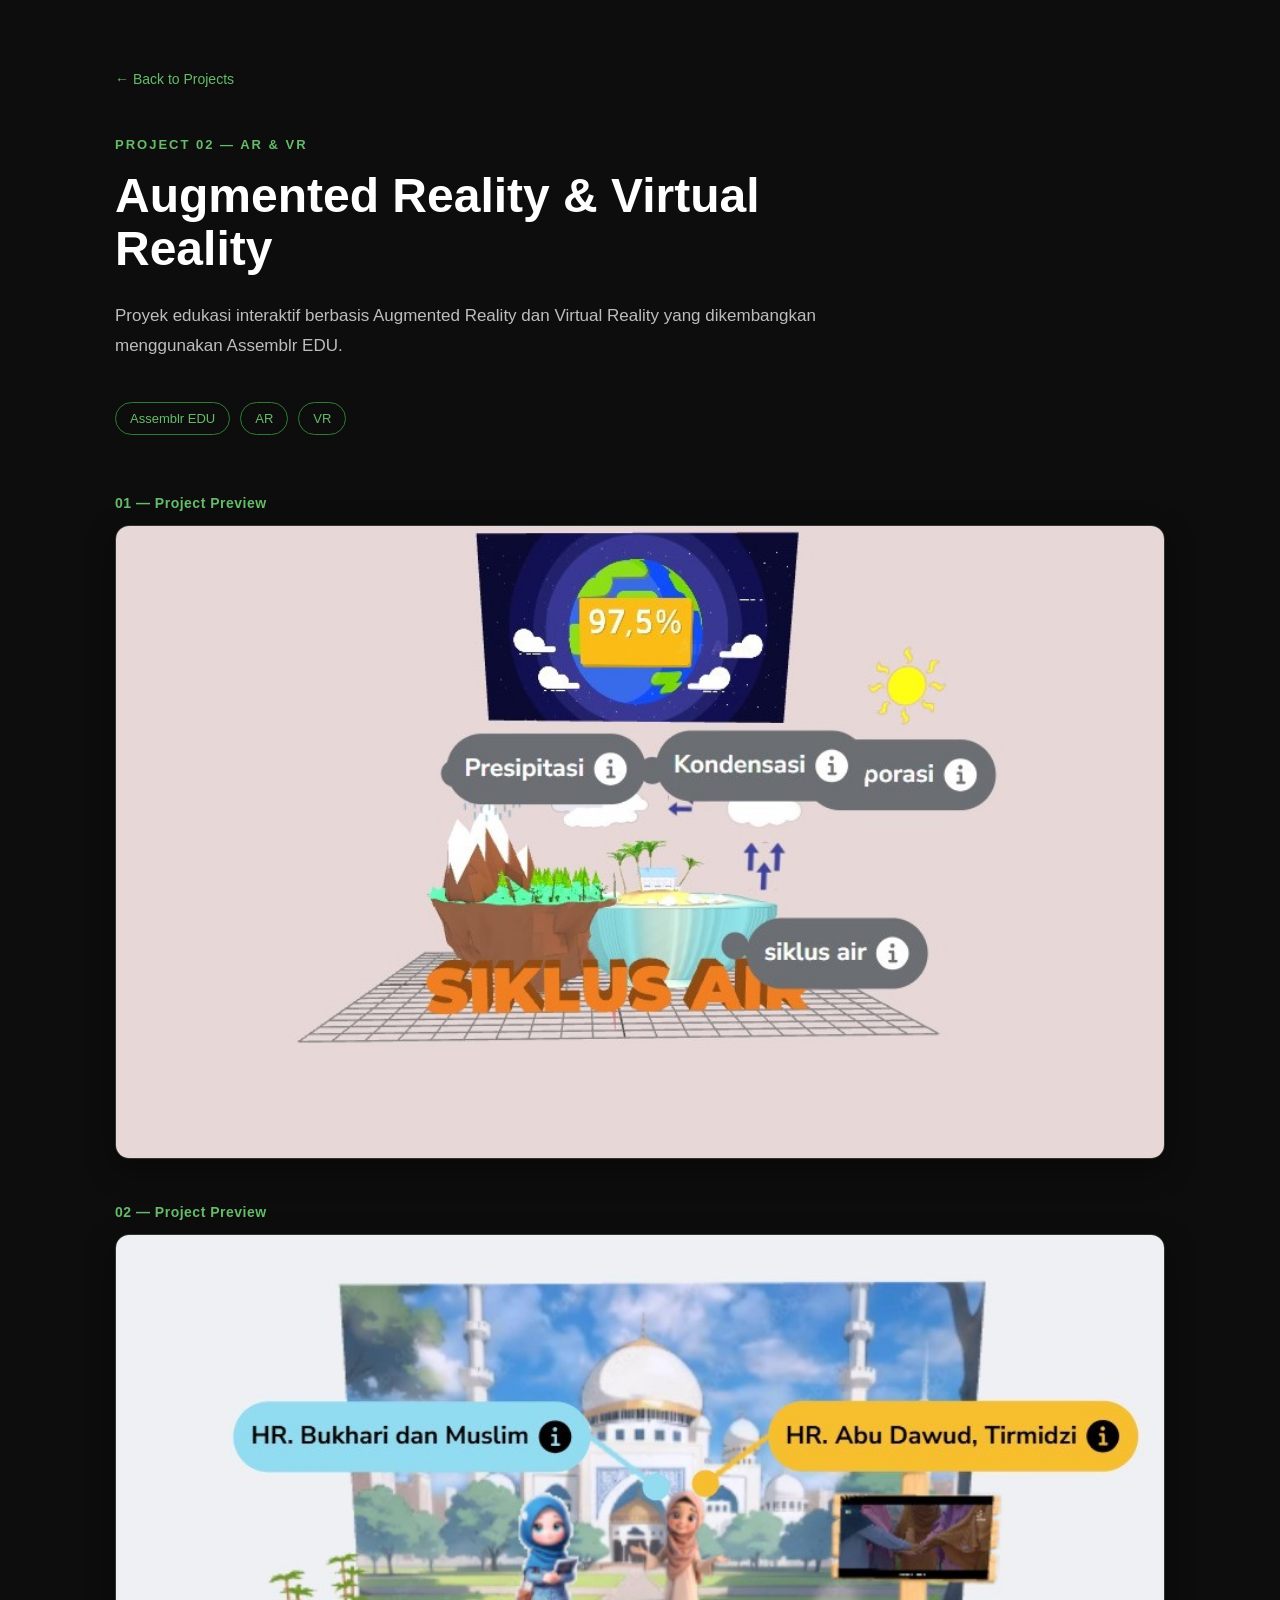
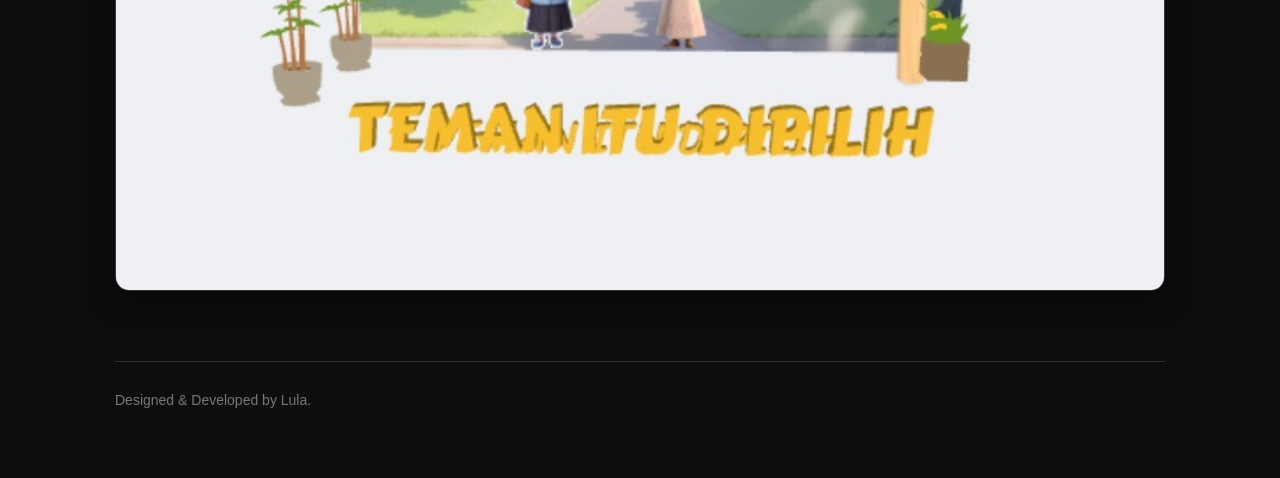
==== docs/projects/project-arvr.html @ 7bb306b0 "Add AR VR project detail page" ====
<!DOCTYPE html>
<html lang="en">

<head>
    <meta charset="UTF-8">
    <meta name="viewport" content="width=device-width, initial-scale=1.0">

    <title>AR & VR Project | Lula</title>

    <style>
        * {
            margin: 0;
            padding: 0;
            box-sizing: border-box;
        }

        body {
            font-family: Arial, sans-serif;
            background: #0d0d0d;
            color: #ffffff;
        }

        .project-detail {
            max-width: 1100px;
            margin: auto;
            padding: 70px 25px;
        }

        .back-link {
            display: inline-flex;
            align-items: center;
            gap: 8px;
            margin-bottom: 50px;
            color: #66bb6a;
            text-decoration: none;
            font-size: 14px;
            font-weight: 500;
            transition: all 0.3s ease;
        }

        .back-link:hover {
            color: #a5d6a7;
            transform: translateX(-4px);
        }

        .project-label {
            font-size: 13px;
            letter-spacing: 2px;
            margin-bottom: 18px;
            color: #66bb6a;
            font-weight: 600;
        }

        .project-title {
            font-size: 48px;
            line-height: 1.1;
            margin-bottom: 25px;
            max-width: 800px;
            color: #ffffff;
        }

        .project-description {
            max-width: 750px;
            font-size: 17px;
            line-height: 1.8;
            color: #bdbdbd;
            margin-bottom: 40px;
        }

        .project-tech {
            display: flex;
            flex-wrap: wrap;
            gap: 10px;
            margin-bottom: 60px;
        }

        .project-tech span {
            border: 1px solid #2e7d32;

            padding: 8px 14px;

            border-radius: 30px;

            font-size: 13px;
            color: #66bb6a;

            background: transparent;

            transition: all 0.3s ease;
        }

        .project-tech span:hover {
            background: #2e7d32;
            color: #ffffff;
            transform: translateY(-2px);
        }

        .screenshots {
            display: flex;
            flex-direction: column;
            gap: 45px;
        }

        .screenshot-title {
            font-size: 14px;
            margin-bottom: 14px;
            color: #66bb6a;
            font-weight: 600;
            letter-spacing: 0.5px;
        }

        .screenshot img {
            width: 100%;
            display: block;
            border-radius: 14px;
            border: 1px solid #333333;
            box-shadow: 0 10px 30px rgba(0, 0, 0, 0.4);
        }

        .project-footer {
            margin-top: 70px;
            padding-top: 30px;
            border-top: 1px solid #333333;
            color: #777777;
            font-size: 14px;
        }

        @media (max-width: 768px) {

            .project-detail {
                padding: 40px 20px;
            }

            .project-title {
                font-size: 36px;
            }

            .project-description {
                font-size: 15px;
            }

        }
    </style>
</head>

<body>

    <main class="project-detail">

        <a href="../index.html#projects" class="back-link">
            ← Back to Projects
        </a>

        <p class="project-label">
            PROJECT 02 — AR & VR
        </p>

        <h1 class="project-title">
            Augmented Reality & Virtual Reality
        </h1>

        <p class="project-description">
            Proyek edukasi interaktif berbasis Augmented Reality
            dan Virtual Reality yang dikembangkan menggunakan
            Assemblr EDU.
        </p>

        <div class="project-tech">
            <span>Assemblr EDU</span>
            <span>AR</span>
            <span>VR</span>
        </div>

        <div class="screenshots">

            <div class="screenshot">

                <p class="screenshot-title">
                    01 — Project Preview
                </p>

                <img src="./images/project-arvr-1.png" alt="Project AR dan VR">
            </div>

            <div class="screenshot">

                <p class="screenshot-title">
                    02 — Project Preview
                </p>

                <img src="./images/project-arvr-2.png" alt="Project AR dan VR">
            </div>

        </div>

        <div class="project-footer">
            <p>Designed & Developed by Lula.</p>
        </div>

    </main>

</body>

</html>
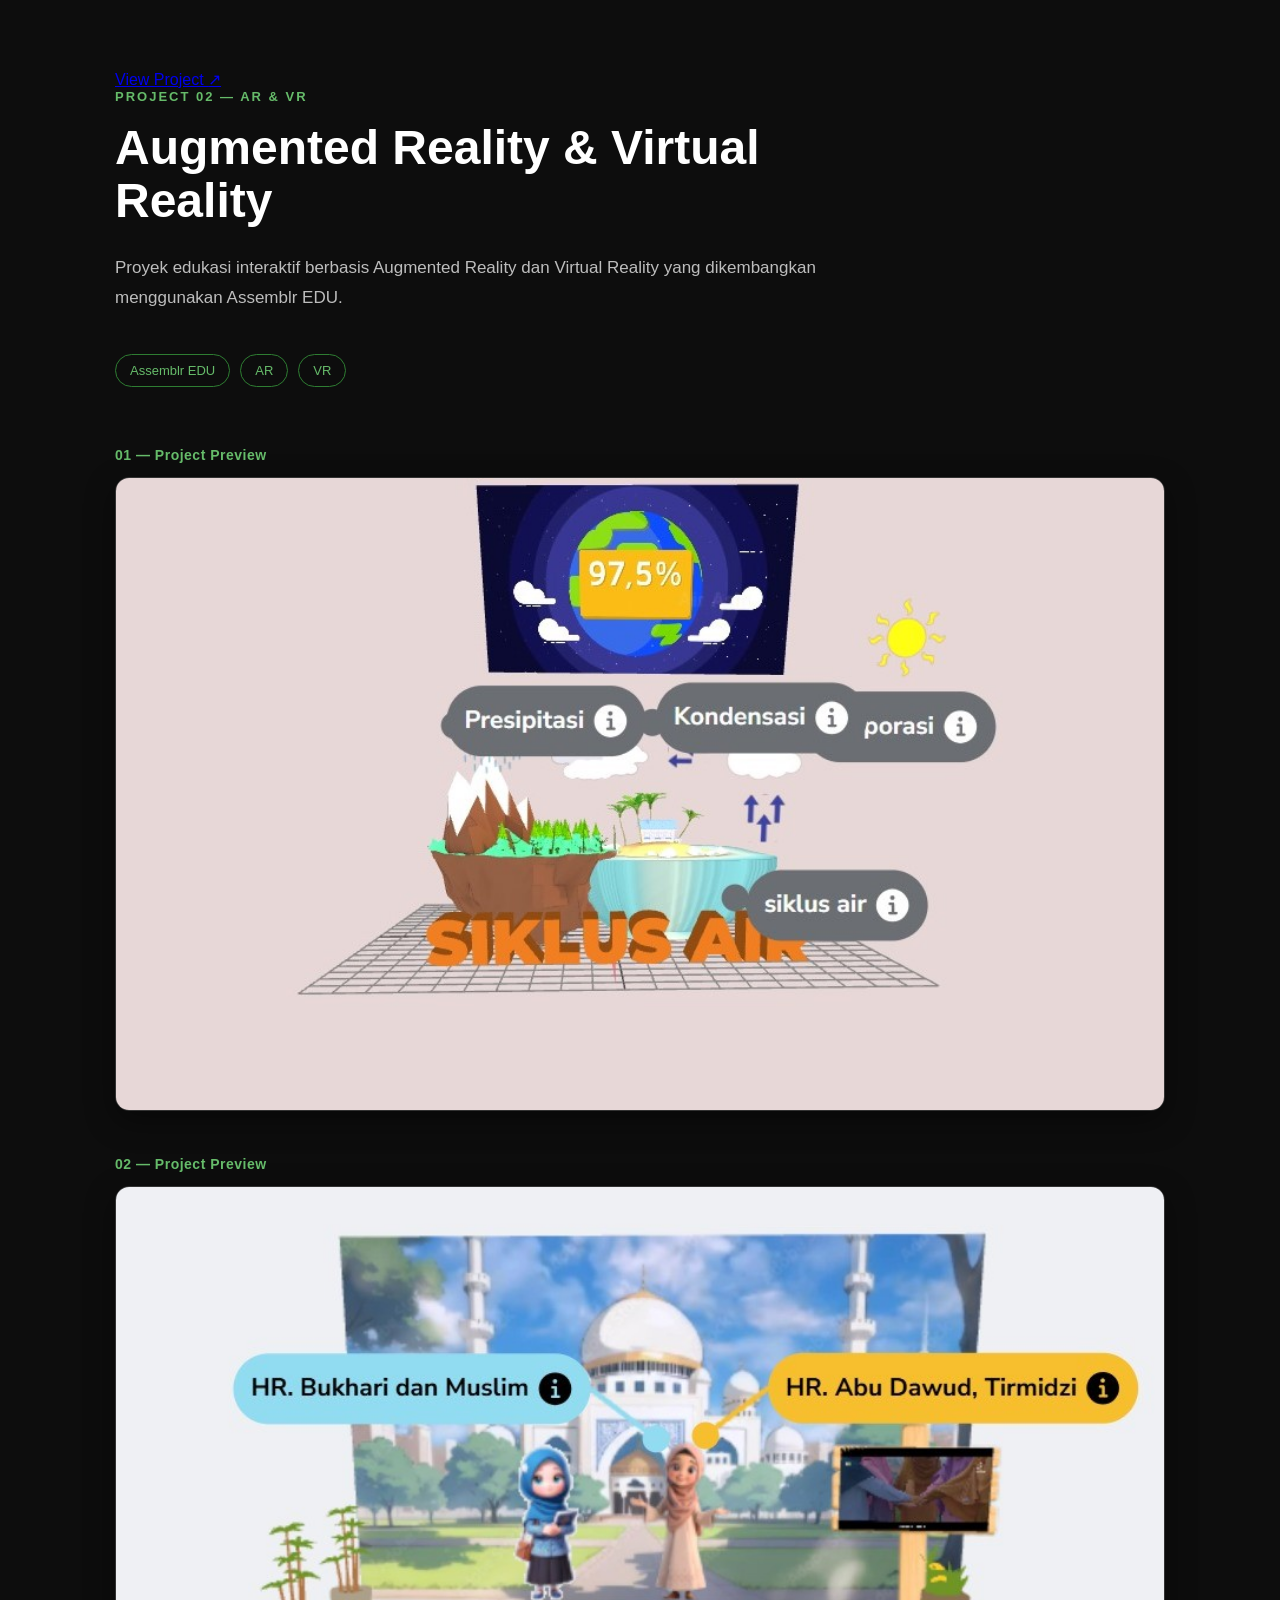
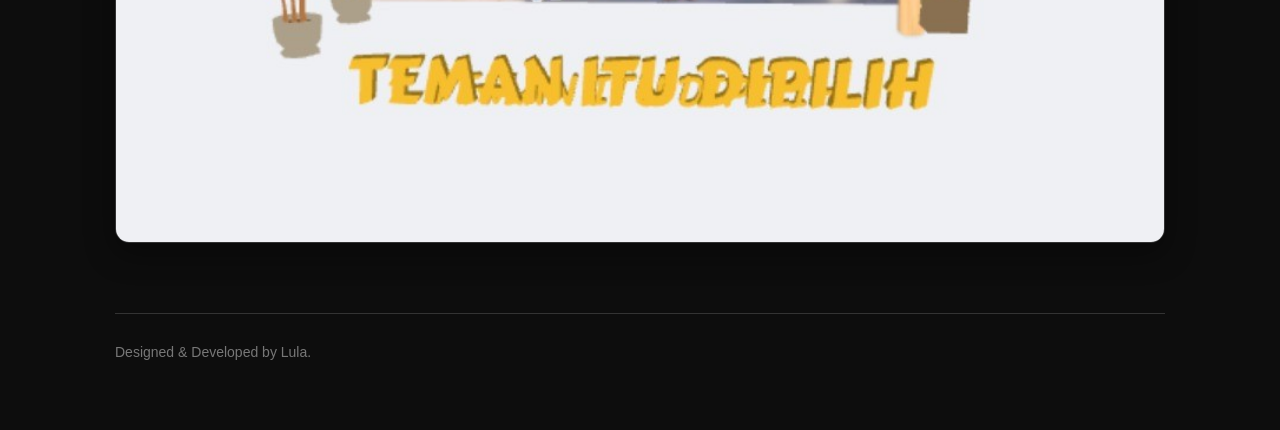
==== commit f388a0e4: "Add AR VR project detail page" ====
--- a/docs/projects/project-arvr.html
+++ b/docs/projects/project-arvr.html
@@ -147,8 +147,9 @@
 
     <main class="project-detail">
 
-        <a href="../index.html#projects" class="back-link">
-            ← Back to Projects
+        <a href="./projects/project-arvr.html" class="view-project">
+            View Project
+            <span>↗</span>
         </a>
 
         <p class="project-label">
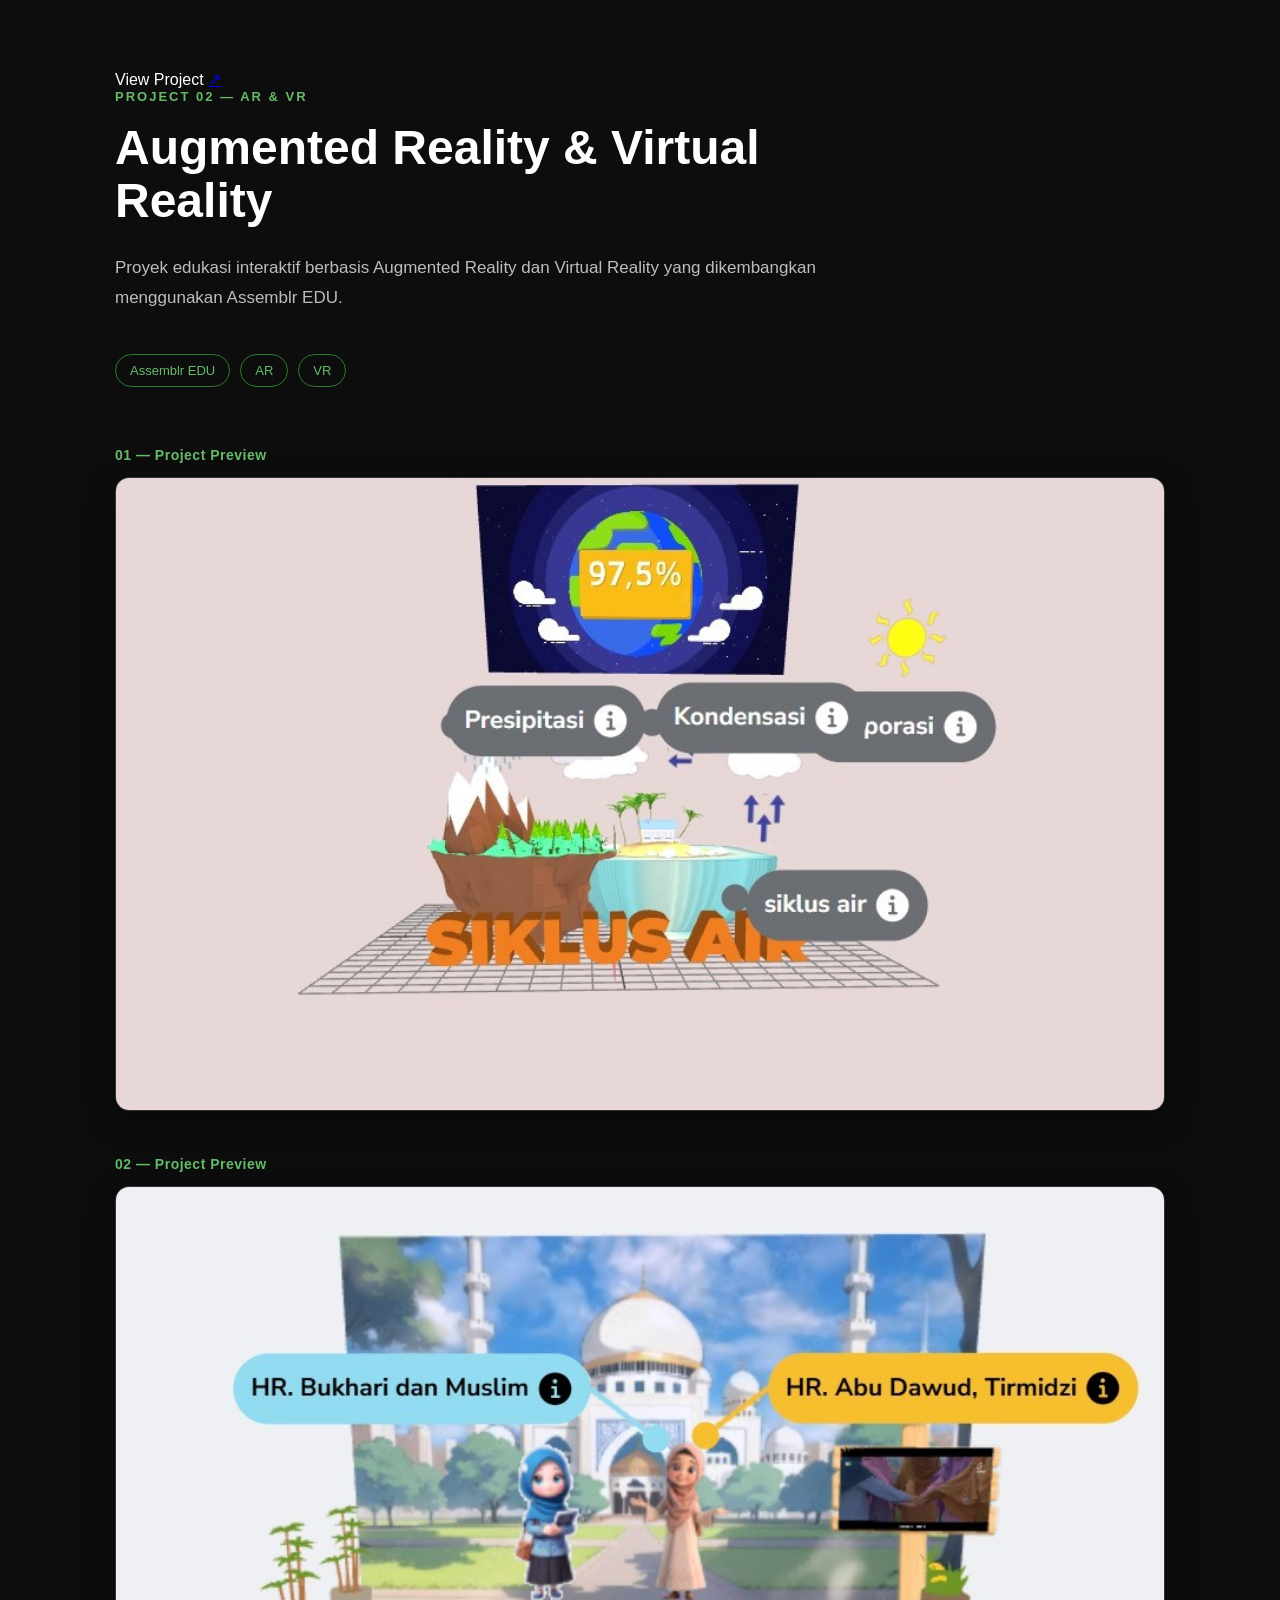
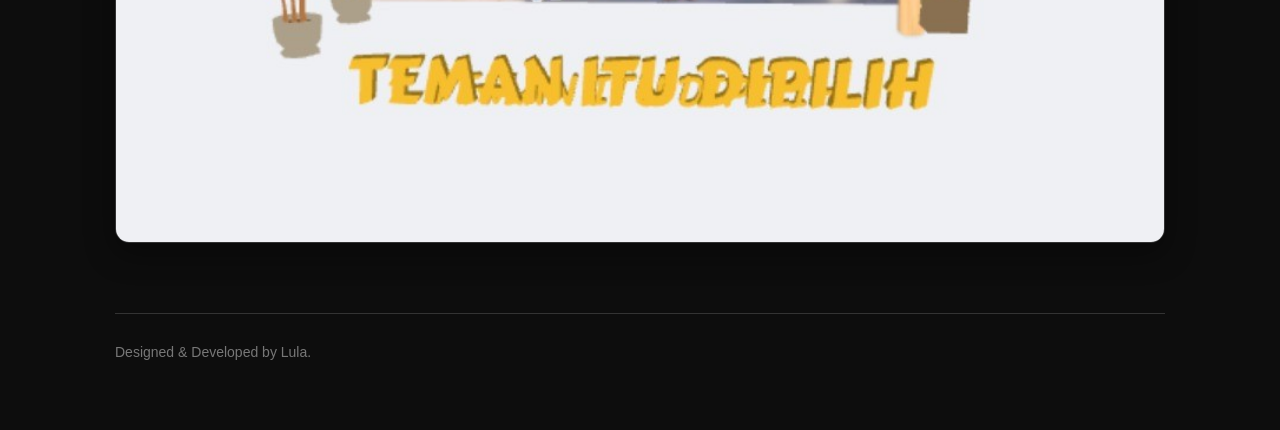
==== commit c55506c5: "Update project-arvr.html" ====
--- a/docs/projects/project-arvr.html
+++ b/docs/projects/project-arvr.html
@@ -146,9 +146,8 @@
 <body>
 
     <main class="project-detail">
-
+        View Project
         <a href="./projects/project-arvr.html" class="view-project">
-            View Project
             <span>↗</span>
         </a>
 
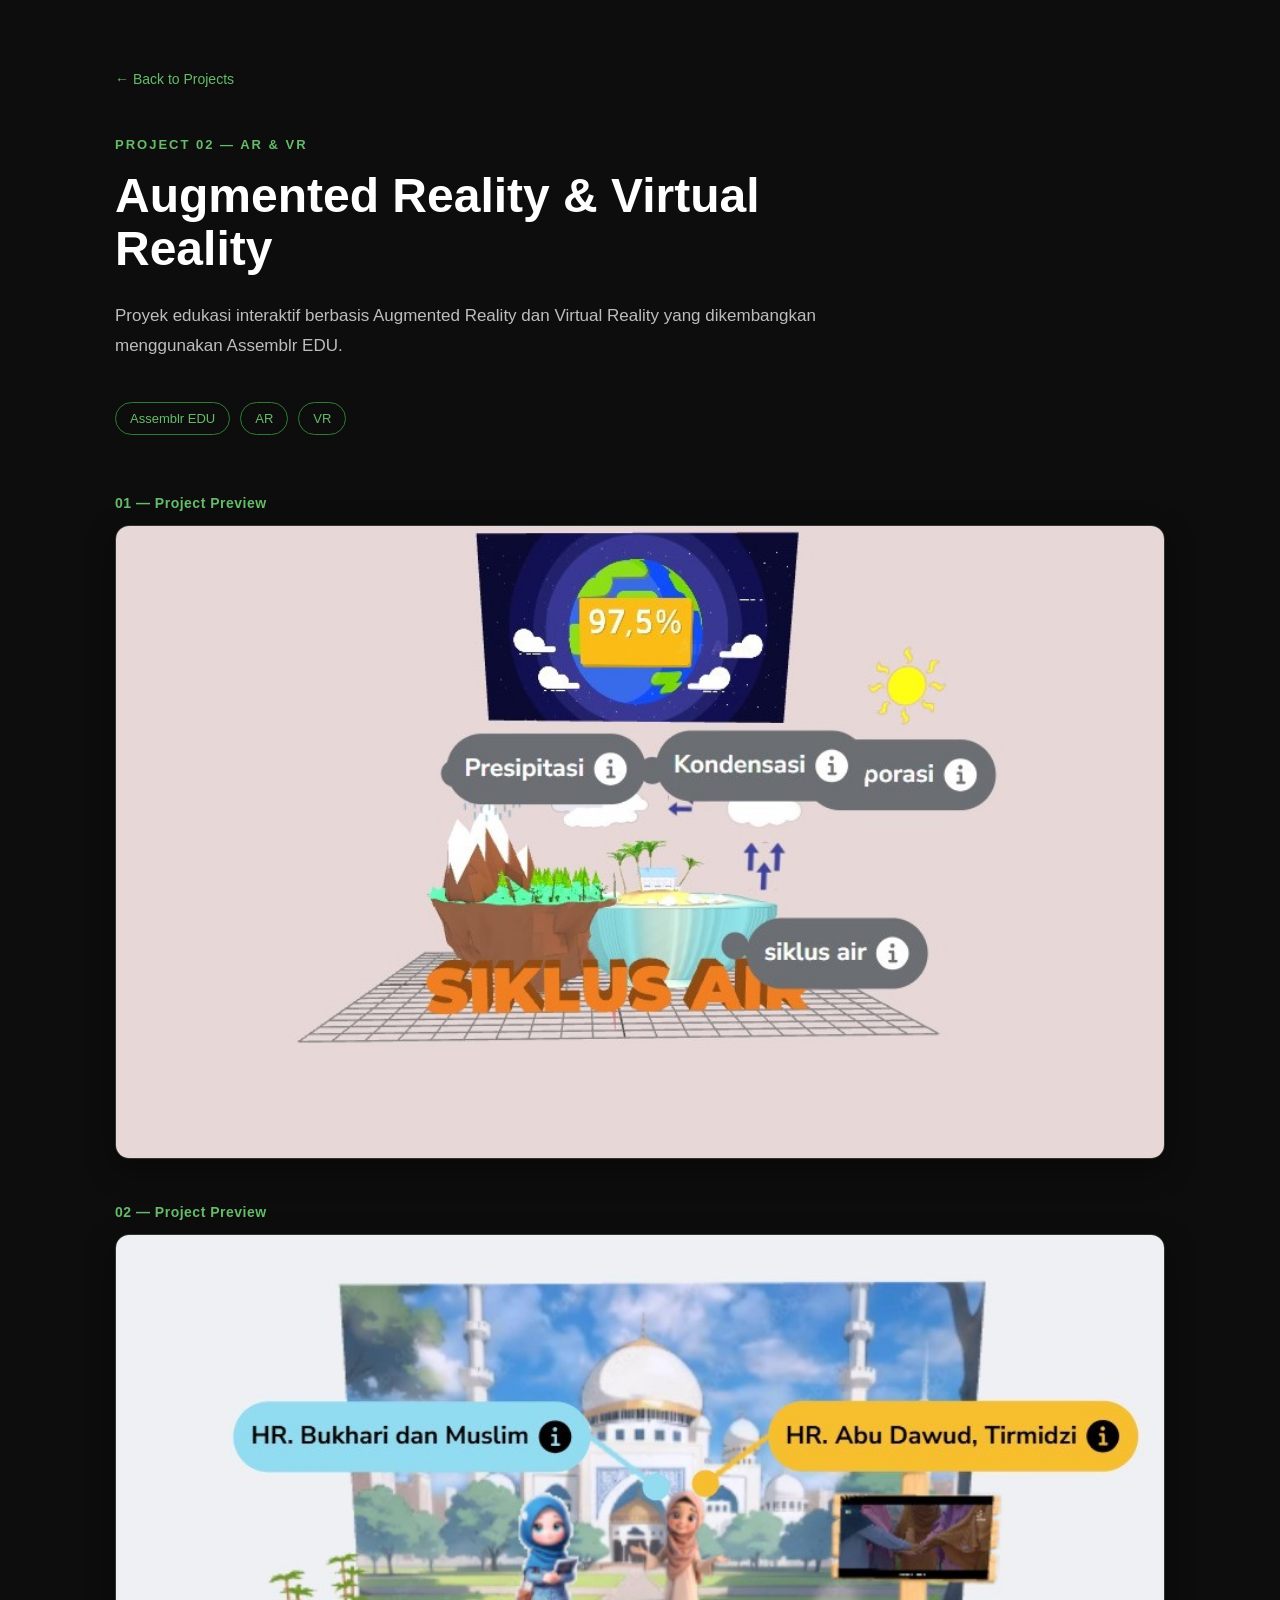
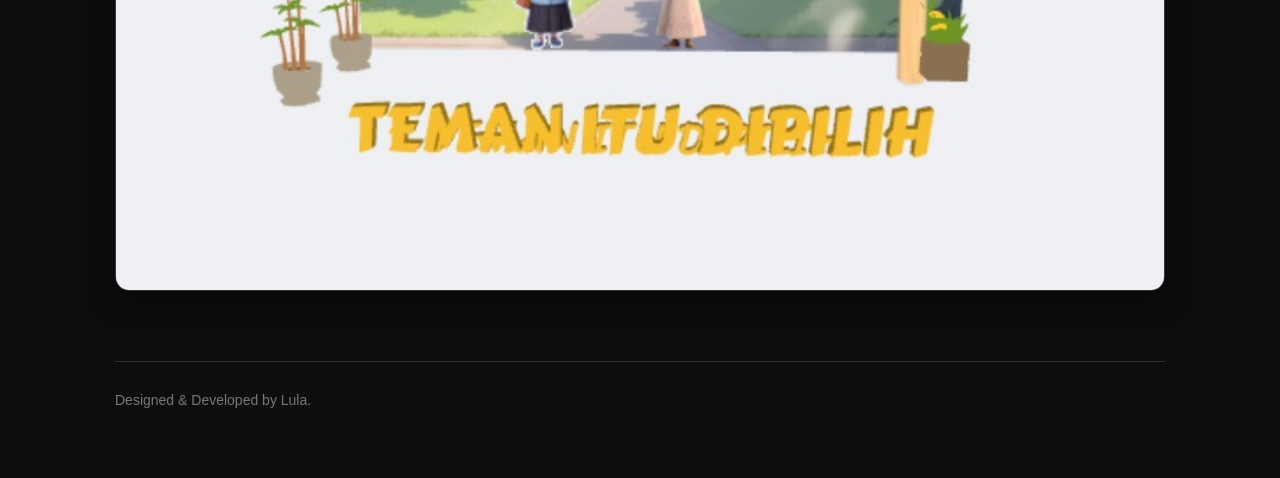
==== commit 057a2776: "perubahan index dan html ar vr" ====
--- a/docs/projects/project-arvr.html
+++ b/docs/projects/project-arvr.html
@@ -146,9 +146,9 @@
 <body>
 
     <main class="project-detail">
-        View Project
-        <a href="./projects/project-arvr.html" class="view-project">
-            <span>↗</span>
+
+        <a href="../index.html#projects" class="back-link">
+            ← Back to Projects
         </a>
 
         <p class="project-label">
